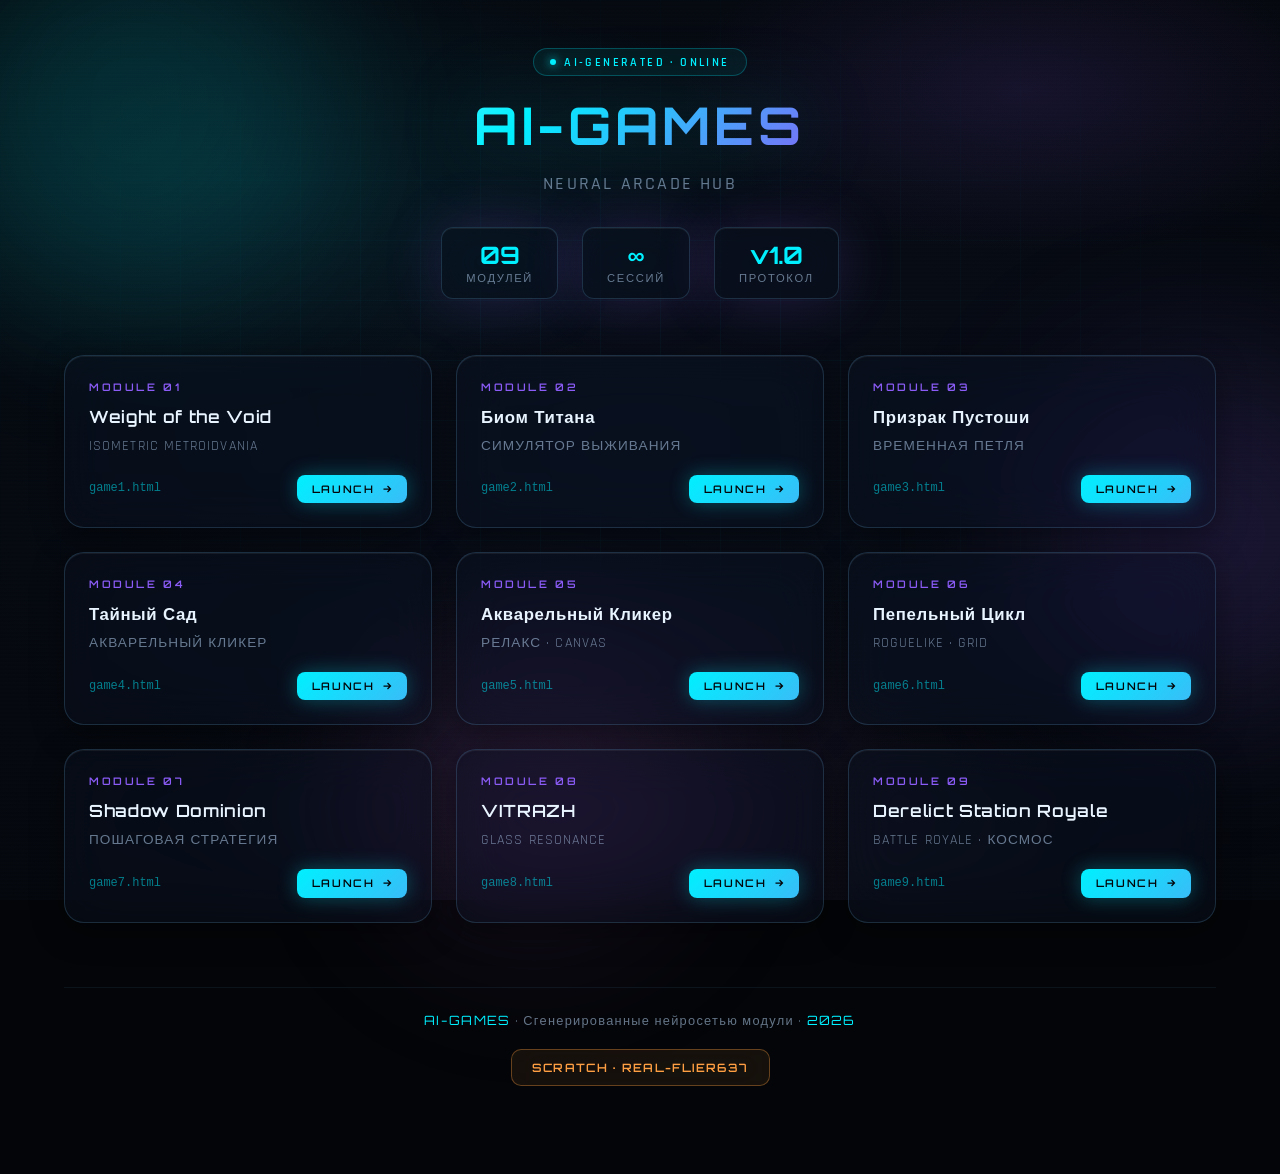
==== index.html @ 52a1d9a5 "Initial commit: add AI games files" ====
<!DOCTYPE html>
<html lang="ru">
<head>
  <meta charset="UTF-8" />
  <meta name="viewport" content="width=device-width, initial-scale=1.0" />
  <title>AI-GAMES // Neural Arcade Hub</title>
  <link rel="preconnect" href="https://fonts.googleapis.com" />
  <link rel="preconnect" href="https://fonts.gstatic.com" crossorigin />
  <link href="https://fonts.googleapis.com/css2?family=Orbitron:wght@400;600;700&family=Rajdhani:wght@400;500;600&display=swap" rel="stylesheet" />
  <style>
    :root {
      --bg-deep: #030508;
      --glass: rgba(12, 18, 32, 0.45);
      --glass-border: rgba(120, 200, 255, 0.18);
      --glass-highlight: rgba(255, 255, 255, 0.06);
      --accent-cyan: #00f0ff;
      --accent-violet: #8b5cf6;
      --accent-magenta: #e879f9;
      --text-primary: #e8f4ff;
      --text-muted: rgba(180, 210, 240, 0.55);
      --glow-cyan: 0 0 40px rgba(0, 240, 255, 0.25);
      --glow-violet: 0 0 60px rgba(139, 92, 246, 0.2);
    }

    *, *::before, *::after {
      box-sizing: border-box;
      margin: 0;
      padding: 0;
    }

    html {
      scroll-behavior: smooth;
    }

    body {
      min-height: 100vh;
      font-family: 'Rajdhani', sans-serif;
      color: var(--text-primary);
      background: var(--bg-deep);
      overflow-x: hidden;
    }

    /* Animated background */
    .bg-layer {
      position: fixed;
      inset: 0;
      z-index: 0;
      pointer-events: none;
    }

    .bg-mesh {
      position: absolute;
      inset: 0;
      background:
        radial-gradient(ellipse 80% 50% at 20% 20%, rgba(0, 240, 255, 0.08) 0%, transparent 50%),
        radial-gradient(ellipse 60% 40% at 80% 10%, rgba(139, 92, 246, 0.12) 0%, transparent 45%),
        radial-gradient(ellipse 70% 60% at 50% 90%, rgba(232, 121, 249, 0.06) 0%, transparent 50%),
        radial-gradient(ellipse 100% 100% at 50% 50%, #0a0f1a 0%, var(--bg-deep) 100%);
    }

    .bg-grid {
      position: absolute;
      inset: 0;
      background-image:
        linear-gradient(rgba(0, 240, 255, 0.03) 1px, transparent 1px),
        linear-gradient(90deg, rgba(0, 240, 255, 0.03) 1px, transparent 1px);
      background-size: 60px 60px;
      mask-image: radial-gradient(ellipse 80% 70% at 50% 40%, black 20%, transparent 75%);
    }

    .orb {
      position: absolute;
      border-radius: 50%;
      filter: blur(80px);
      animation: float 12s ease-in-out infinite;
    }

    .orb-1 {
      width: 400px;
      height: 400px;
      background: rgba(0, 240, 255, 0.12);
      top: -10%;
      left: -5%;
      animation-delay: 0s;
    }

    .orb-2 {
      width: 350px;
      height: 350px;
      background: rgba(139, 92, 246, 0.15);
      top: 40%;
      right: -8%;
      animation-delay: -4s;
    }

    .orb-3 {
      width: 300px;
      height: 300px;
      background: rgba(232, 121, 249, 0.1);
      bottom: -5%;
      left: 30%;
      animation-delay: -8s;
    }

    @keyframes float {
      0%, 100% { transform: translate(0, 0) scale(1); }
      33% { transform: translate(30px, -20px) scale(1.05); }
      66% { transform: translate(-20px, 15px) scale(0.95); }
    }

    /* Scanline overlay */
    .scanlines {
      position: fixed;
      inset: 0;
      z-index: 1;
      pointer-events: none;
      background: repeating-linear-gradient(
        0deg,
        transparent,
        transparent 2px,
        rgba(0, 0, 0, 0.03) 2px,
        rgba(0, 0, 0, 0.03) 4px
      );
      opacity: 0.4;
    }

    /* Layout */
    .wrapper {
      position: relative;
      z-index: 2;
      max-width: 1200px;
      margin: 0 auto;
      padding: 3rem 1.5rem 4rem;
    }

    /* Header */
    header {
      text-align: center;
      margin-bottom: 3.5rem;
    }

    .badge {
      display: inline-flex;
      align-items: center;
      gap: 0.5rem;
      padding: 0.35rem 1rem;
      margin-bottom: 1.25rem;
      font-size: 0.75rem;
      font-weight: 600;
      letter-spacing: 0.2em;
      text-transform: uppercase;
      color: var(--accent-cyan);
      background: rgba(0, 240, 255, 0.06);
      border: 1px solid rgba(0, 240, 255, 0.25);
      border-radius: 100px;
      backdrop-filter: blur(12px);
      -webkit-backdrop-filter: blur(12px);
    }

    .badge::before {
      content: '';
      width: 6px;
      height: 6px;
      border-radius: 50%;
      background: var(--accent-cyan);
      box-shadow: 0 0 10px var(--accent-cyan);
      animation: pulse 2s ease-in-out infinite;
    }

    @keyframes pulse {
      0%, 100% { opacity: 1; transform: scale(1); }
      50% { opacity: 0.5; transform: scale(0.85); }
    }

    h1 {
      font-family: 'Orbitron', sans-serif;
      font-size: clamp(2rem, 6vw, 3.25rem);
      font-weight: 700;
      letter-spacing: 0.08em;
      line-height: 1.15;
      background: linear-gradient(135deg, #fff 0%, var(--accent-cyan) 40%, var(--accent-violet) 70%, var(--accent-magenta) 100%);
      -webkit-background-clip: text;
      -webkit-text-fill-color: transparent;
      background-clip: text;
      text-shadow: none;
      filter: drop-shadow(var(--glow-cyan));
    }

    .subtitle {
      margin-top: 1rem;
      font-size: 1.15rem;
      font-weight: 500;
      color: var(--text-muted);
      letter-spacing: 0.12em;
      text-transform: uppercase;
    }

    .stats-bar {
      display: flex;
      justify-content: center;
      flex-wrap: wrap;
      gap: 1.5rem;
      margin-top: 2rem;
    }

    .stat {
      padding: 0.75rem 1.5rem;
      background: var(--glass);
      border: 1px solid var(--glass-border);
      border-radius: 12px;
      backdrop-filter: blur(20px) saturate(1.4);
      -webkit-backdrop-filter: blur(20px) saturate(1.4);
      box-shadow: inset 0 1px 0 var(--glass-highlight), var(--glow-violet);
    }

    .stat-value {
      font-family: 'Orbitron', sans-serif;
      font-size: 1.5rem;
      font-weight: 700;
      color: var(--accent-cyan);
    }

    .stat-label {
      font-size: 0.7rem;
      letter-spacing: 0.15em;
      text-transform: uppercase;
      color: var(--text-muted);
      margin-top: 0.15rem;
    }

    /* Game grid */
    .games-grid {
      display: grid;
      grid-template-columns: repeat(auto-fill, minmax(280px, 1fr));
      gap: 1.5rem;
    }

    .game-card {
      position: relative;
      display: flex;
      flex-direction: column;
      padding: 1.5rem;
      text-decoration: none;
      color: inherit;
      background: var(--glass);
      border: 1px solid var(--glass-border);
      border-radius: 20px;
      backdrop-filter: blur(24px) saturate(1.5);
      -webkit-backdrop-filter: blur(24px) saturate(1.5);
      box-shadow:
        inset 0 1px 0 var(--glass-highlight),
        0 8px 32px rgba(0, 0, 0, 0.4);
      overflow: hidden;
      transition: transform 0.35s cubic-bezier(0.22, 1, 0.36, 1),
                  border-color 0.35s ease,
                  box-shadow 0.35s ease;
    }

    .game-card::before {
      content: '';
      position: absolute;
      top: 0;
      left: 0;
      right: 0;
      height: 1px;
      background: linear-gradient(90deg, transparent, rgba(0, 240, 255, 0.5), transparent);
      opacity: 0;
      transition: opacity 0.35s ease;
    }

    .game-card::after {
      content: '';
      position: absolute;
      inset: 0;
      background: linear-gradient(135deg, rgba(0, 240, 255, 0.04) 0%, transparent 50%, rgba(139, 92, 246, 0.04) 100%);
      opacity: 0;
      transition: opacity 0.35s ease;
      pointer-events: none;
    }

    .game-card:hover {
      transform: translateY(-6px) scale(1.02);
      border-color: rgba(0, 240, 255, 0.35);
      box-shadow:
        inset 0 1px 0 rgba(255, 255, 255, 0.12),
        0 0 0 1px rgba(0, 240, 255, 0.1),
        var(--glow-cyan),
        0 20px 50px rgba(0, 0, 0, 0.5);
    }

    .game-card:hover::before,
    .game-card:hover::after {
      opacity: 1;
    }

    .card-index {
      font-family: 'Orbitron', sans-serif;
      font-size: 0.65rem;
      font-weight: 600;
      letter-spacing: 0.25em;
      color: var(--accent-violet);
      margin-bottom: 0.75rem;
    }

    .card-title {
      font-family: 'Orbitron', sans-serif;
      font-size: 1.05rem;
      font-weight: 600;
      line-height: 1.35;
      letter-spacing: 0.04em;
      margin-bottom: 0.5rem;
      position: relative;
      z-index: 1;
    }

    .card-genre {
      font-size: 0.85rem;
      color: var(--text-muted);
      letter-spacing: 0.08em;
      text-transform: uppercase;
      margin-bottom: 1.25rem;
      flex-grow: 1;
      position: relative;
      z-index: 1;
    }

    .card-footer {
      display: flex;
      align-items: center;
      justify-content: space-between;
      position: relative;
      z-index: 1;
    }

    .card-file {
      font-size: 0.75rem;
      color: rgba(0, 240, 255, 0.5);
      font-family: 'Courier New', monospace;
    }

    .launch-btn {
      display: inline-flex;
      align-items: center;
      gap: 0.4rem;
      padding: 0.45rem 0.9rem;
      font-family: 'Orbitron', sans-serif;
      font-size: 0.65rem;
      font-weight: 600;
      letter-spacing: 0.15em;
      text-transform: uppercase;
      color: var(--bg-deep);
      background: linear-gradient(135deg, var(--accent-cyan), #38bdf8);
      border-radius: 8px;
      box-shadow: 0 0 20px rgba(0, 240, 255, 0.3);
      transition: box-shadow 0.3s ease, transform 0.3s ease;
    }

    .game-card:hover .launch-btn {
      box-shadow: 0 0 30px rgba(0, 240, 255, 0.5);
      transform: scale(1.05);
    }

    .launch-btn svg {
      width: 12px;
      height: 12px;
    }

    /* Footer */
    footer {
      margin-top: 4rem;
      text-align: center;
      padding: 1.5rem;
      font-size: 0.8rem;
      letter-spacing: 0.1em;
      color: var(--text-muted);
      border-top: 1px solid rgba(120, 200, 255, 0.08);
    }

    footer span {
      color: var(--accent-cyan);
      font-family: 'Orbitron', sans-serif;
    }

    .scratch-link {
      display: inline-flex;
      align-items: center;
      gap: 0.5rem;
      margin-top: 1.25rem;
      padding: 0.65rem 1.25rem;
      font-family: 'Orbitron', sans-serif;
      font-size: 0.72rem;
      font-weight: 600;
      letter-spacing: 0.12em;
      text-transform: uppercase;
      text-decoration: none;
      color: #ff9f43;
      background: rgba(255, 159, 67, 0.08);
      border: 1px solid rgba(255, 159, 67, 0.35);
      border-radius: 10px;
      backdrop-filter: blur(16px);
      -webkit-backdrop-filter: blur(16px);
      transition: transform 0.2s ease, border-color 0.2s ease, box-shadow 0.2s ease;
    }

    .scratch-link:hover {
      transform: translateY(-2px);
      border-color: rgba(255, 159, 67, 0.6);
      box-shadow: 0 0 24px rgba(255, 159, 67, 0.25);
    }

    @media (max-width: 600px) {
      .wrapper {
        padding: 2rem 1rem 3rem;
      }

      .stats-bar {
        gap: 0.75rem;
      }

      .stat {
        padding: 0.6rem 1rem;
      }
    }
  </style>
</head>
<body>
  <div class="bg-layer" aria-hidden="true">
    <div class="bg-mesh"></div>
    <div class="bg-grid"></div>
    <div class="orb orb-1"></div>
    <div class="orb orb-2"></div>
    <div class="orb orb-3"></div>
  </div>
  <div class="scanlines" aria-hidden="true"></div>

  <div class="wrapper">
    <header>
      <div class="badge">AI-Generated · Online</div>
      <h1>AI-GAMES</h1>
      <p class="subtitle">Neural Arcade Hub</p>
      <div class="stats-bar">
        <div class="stat">
          <div class="stat-value">09</div>
          <div class="stat-label">Модулей</div>
        </div>
        <div class="stat">
          <div class="stat-value">∞</div>
          <div class="stat-label">Сессий</div>
        </div>
        <div class="stat">
          <div class="stat-value">v1.0</div>
          <div class="stat-label">Протокол</div>
        </div>
      </div>
    </header>

    <main class="games-grid">
      <a class="game-card" href="game1.html">
        <span class="card-index">MODULE 01</span>
        <h2 class="card-title">Weight of the Void</h2>
        <p class="card-genre">Isometric Metroidvania</p>
        <div class="card-footer">
          <span class="card-file">game1.html</span>
          <span class="launch-btn">
            Launch
            <svg viewBox="0 0 24 24" fill="none" stroke="currentColor" stroke-width="2.5"><path d="M5 12h14M13 6l6 6-6 6"/></svg>
          </span>
        </div>
      </a>

      <a class="game-card" href="game2.html">
        <span class="card-index">MODULE 02</span>
        <h2 class="card-title">Биом Титана</h2>
        <p class="card-genre">Симулятор выживания</p>
        <div class="card-footer">
          <span class="card-file">game2.html</span>
          <span class="launch-btn">
            Launch
            <svg viewBox="0 0 24 24" fill="none" stroke="currentColor" stroke-width="2.5"><path d="M5 12h14M13 6l6 6-6 6"/></svg>
          </span>
        </div>
      </a>

      <a class="game-card" href="game3.html">
        <span class="card-index">MODULE 03</span>
        <h2 class="card-title">Призрак Пустоши</h2>
        <p class="card-genre">Временная петля</p>
        <div class="card-footer">
          <span class="card-file">game3.html</span>
          <span class="launch-btn">
            Launch
            <svg viewBox="0 0 24 24" fill="none" stroke="currentColor" stroke-width="2.5"><path d="M5 12h14M13 6l6 6-6 6"/></svg>
          </span>
        </div>
      </a>

      <a class="game-card" href="game4.html">
        <span class="card-index">MODULE 04</span>
        <h2 class="card-title">Тайный Сад</h2>
        <p class="card-genre">Акварельный кликер</p>
        <div class="card-footer">
          <span class="card-file">game4.html</span>
          <span class="launch-btn">
            Launch
            <svg viewBox="0 0 24 24" fill="none" stroke="currentColor" stroke-width="2.5"><path d="M5 12h14M13 6l6 6-6 6"/></svg>
          </span>
        </div>
      </a>

      <a class="game-card" href="game5.html">
        <span class="card-index">MODULE 05</span>
        <h2 class="card-title">Акварельный Кликер</h2>
        <p class="card-genre">Релакс · Canvas</p>
        <div class="card-footer">
          <span class="card-file">game5.html</span>
          <span class="launch-btn">
            Launch
            <svg viewBox="0 0 24 24" fill="none" stroke="currentColor" stroke-width="2.5"><path d="M5 12h14M13 6l6 6-6 6"/></svg>
          </span>
        </div>
      </a>

      <a class="game-card" href="game6.html">
        <span class="card-index">MODULE 06</span>
        <h2 class="card-title">Пепельный Цикл</h2>
        <p class="card-genre">Roguelike · Grid</p>
        <div class="card-footer">
          <span class="card-file">game6.html</span>
          <span class="launch-btn">
            Launch
            <svg viewBox="0 0 24 24" fill="none" stroke="currentColor" stroke-width="2.5"><path d="M5 12h14M13 6l6 6-6 6"/></svg>
          </span>
        </div>
      </a>

      <a class="game-card" href="game7.html">
        <span class="card-index">MODULE 07</span>
        <h2 class="card-title">Shadow Dominion</h2>
        <p class="card-genre">Пошаговая стратегия</p>
        <div class="card-footer">
          <span class="card-file">game7.html</span>
          <span class="launch-btn">
            Launch
            <svg viewBox="0 0 24 24" fill="none" stroke="currentColor" stroke-width="2.5"><path d="M5 12h14M13 6l6 6-6 6"/></svg>
          </span>
        </div>
      </a>

      <a class="game-card" href="game8.html">
        <span class="card-index">MODULE 08</span>
        <h2 class="card-title">VITRAZH</h2>
        <p class="card-genre">Glass Resonance</p>
        <div class="card-footer">
          <span class="card-file">game8.html</span>
          <span class="launch-btn">
            Launch
            <svg viewBox="0 0 24 24" fill="none" stroke="currentColor" stroke-width="2.5"><path d="M5 12h14M13 6l6 6-6 6"/></svg>
          </span>
        </div>
      </a>

      <a class="game-card" href="game9.html">
        <span class="card-index">MODULE 09</span>
        <h2 class="card-title">Derelict Station Royale</h2>
        <p class="card-genre">Battle Royale · Космос</p>
        <div class="card-footer">
          <span class="card-file">game9.html</span>
          <span class="launch-btn">
            Launch
            <svg viewBox="0 0 24 24" fill="none" stroke="currentColor" stroke-width="2.5"><path d="M5 12h14M13 6l6 6-6 6"/></svg>
          </span>
        </div>
      </a>
    </main>

    <footer>
      <span>AI-GAMES</span> · Сгенерированные нейросетью модули · <span>2026</span>
      <br>
      <a class="scratch-link" href="https://scratch.mit.edu/users/REAL-FLIER637/" target="_blank" rel="noopener noreferrer">Scratch · REAL-FLIER637</a>
    </footer>
  </div>
</body>
</html>
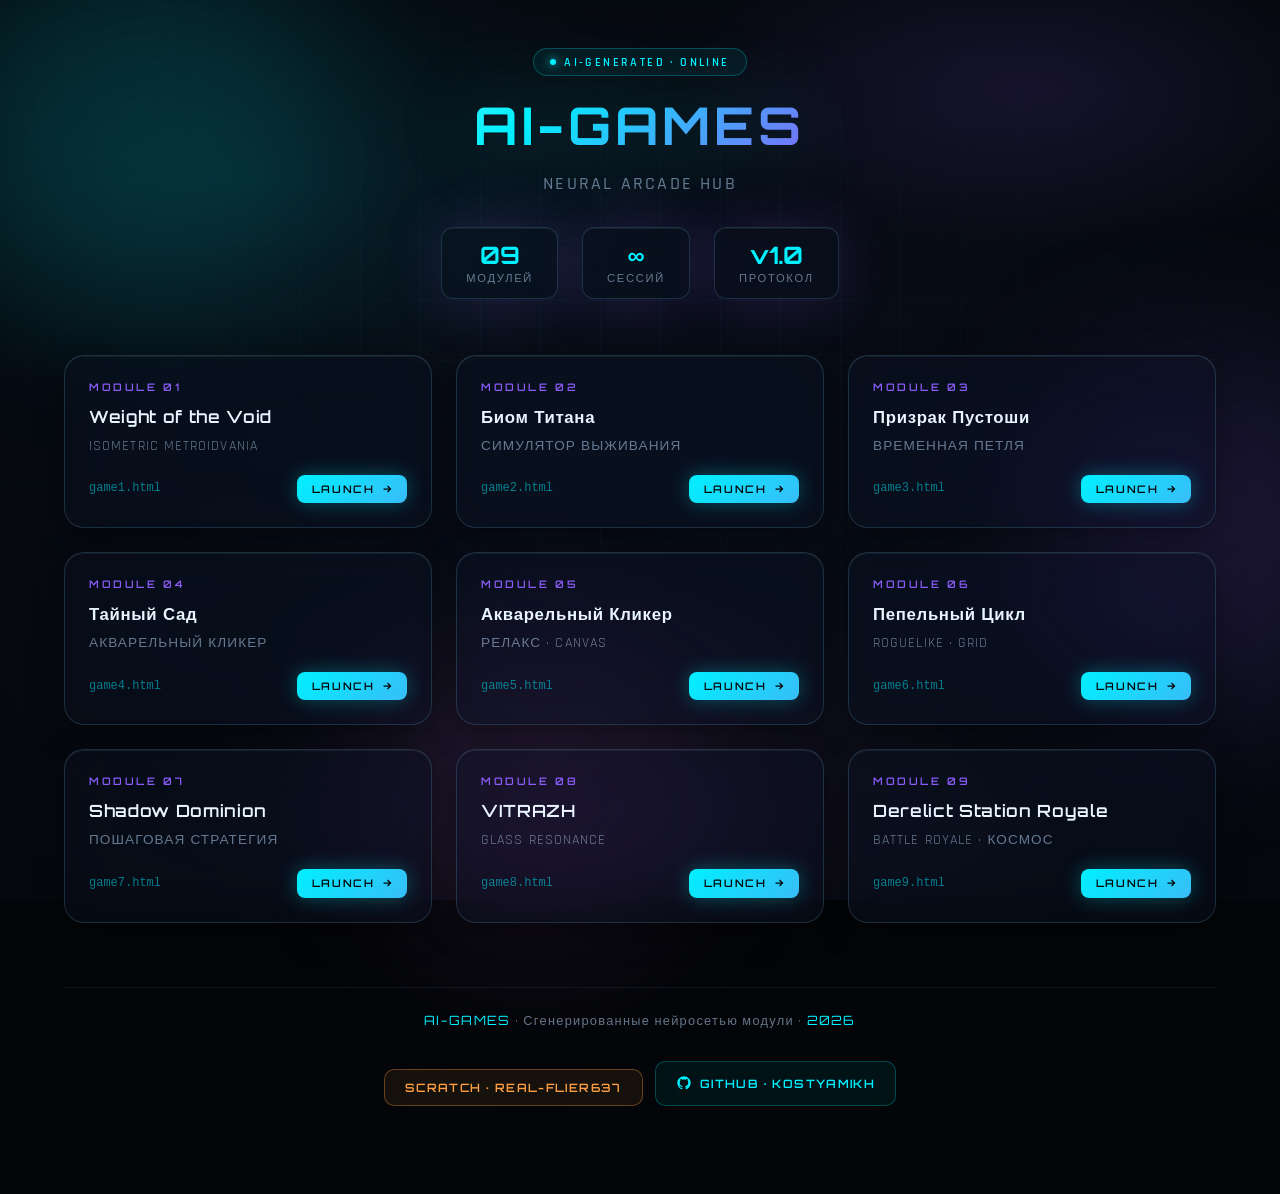
==== commit 28e36b36: "Add GitHub repo link to footer" ====
--- a/index.html
+++ b/index.html
@@ -408,6 +408,41 @@
       box-shadow: 0 0 24px rgba(255, 159, 67, 0.25);
     }
 
+    .github-link {
+      display: inline-flex;
+      align-items: center;
+      gap: 0.5rem;
+      margin-top: 0.75rem;
+      padding: 0.65rem 1.25rem;
+      font-family: 'Orbitron', sans-serif;
+      font-size: 0.72rem;
+      font-weight: 600;
+      letter-spacing: 0.12em;
+      text-transform: uppercase;
+      text-decoration: none;
+      color: var(--accent-cyan);
+      background: rgba(0, 240, 255, 0.06);
+      border: 1px solid rgba(0, 240, 255, 0.25);
+      border-radius: 10px;
+      backdrop-filter: blur(16px);
+      -webkit-backdrop-filter: blur(16px);
+      transition: transform 0.2s ease, border-color 0.2s ease, box-shadow 0.2s ease;
+    }
+
+    .github-link:hover {
+      transform: translateY(-2px);
+      border-color: rgba(0, 240, 255, 0.5);
+      box-shadow: 0 0 24px rgba(0, 240, 255, 0.2);
+    }
+
+    .footer-links {
+      display: flex;
+      justify-content: center;
+      flex-wrap: wrap;
+      gap: 0.75rem;
+      margin-top: 1.25rem;
+    }
+
     @media (max-width: 600px) {
       .wrapper {
         padding: 2rem 1rem 3rem;
@@ -575,8 +610,13 @@
 
     <footer>
       <span>AI-GAMES</span> · Сгенерированные нейросетью модули · <span>2026</span>
-      <br>
-      <a class="scratch-link" href="https://scratch.mit.edu/users/REAL-FLIER637/" target="_blank" rel="noopener noreferrer">Scratch · REAL-FLIER637</a>
+      <div class="footer-links">
+        <a class="scratch-link" href="https://scratch.mit.edu/users/REAL-FLIER637/" target="_blank" rel="noopener noreferrer">Scratch · REAL-FLIER637</a>
+        <a class="github-link" href="https://github.com/KostyaMikh/AI_Games" target="_blank" rel="noopener noreferrer">
+          <svg width="16" height="16" viewBox="0 0 24 24" fill="currentColor" aria-hidden="true"><path d="M12 2C6.477 2 2 6.477 2 12c0 4.418 2.865 8.166 6.839 9.489.5.092.682-.217.682-.482 0-.237-.009-.868-.013-1.703-2.782.604-3.369-1.34-3.369-1.34-.454-1.154-1.11-1.462-1.11-1.462-.908-.62.069-.608.069-.608 1.003.07 1.531 1.03 1.531 1.03.892 1.529 2.341 1.087 2.91.832.092-.647.35-1.088.636-1.338-2.22-.253-4.555-1.11-4.555-4.943 0-1.091.39-1.984 1.029-2.683-.103-.253-.446-1.27.098-2.647 0 0 .84-.269 2.75 1.025A9.578 9.578 0 0 1 12 6.836c.85.004 1.705.115 2.504.337 1.909-1.294 2.747-1.025 2.747-1.025.546 1.377.202 2.394.1 2.647.64.699 1.028 1.592 1.028 2.683 0 3.842-2.339 4.687-4.566 4.935.359.309.678.919.678 1.852 0 1.336-.012 2.415-.012 2.743 0 .267.18.578.688.48C19.138 20.163 22 16.418 22 12c0-5.523-4.477-10-10-10z"/></svg>
+          GitHub · KostyaMikh
+        </a>
+      </div>
     </footer>
   </div>
 </body>
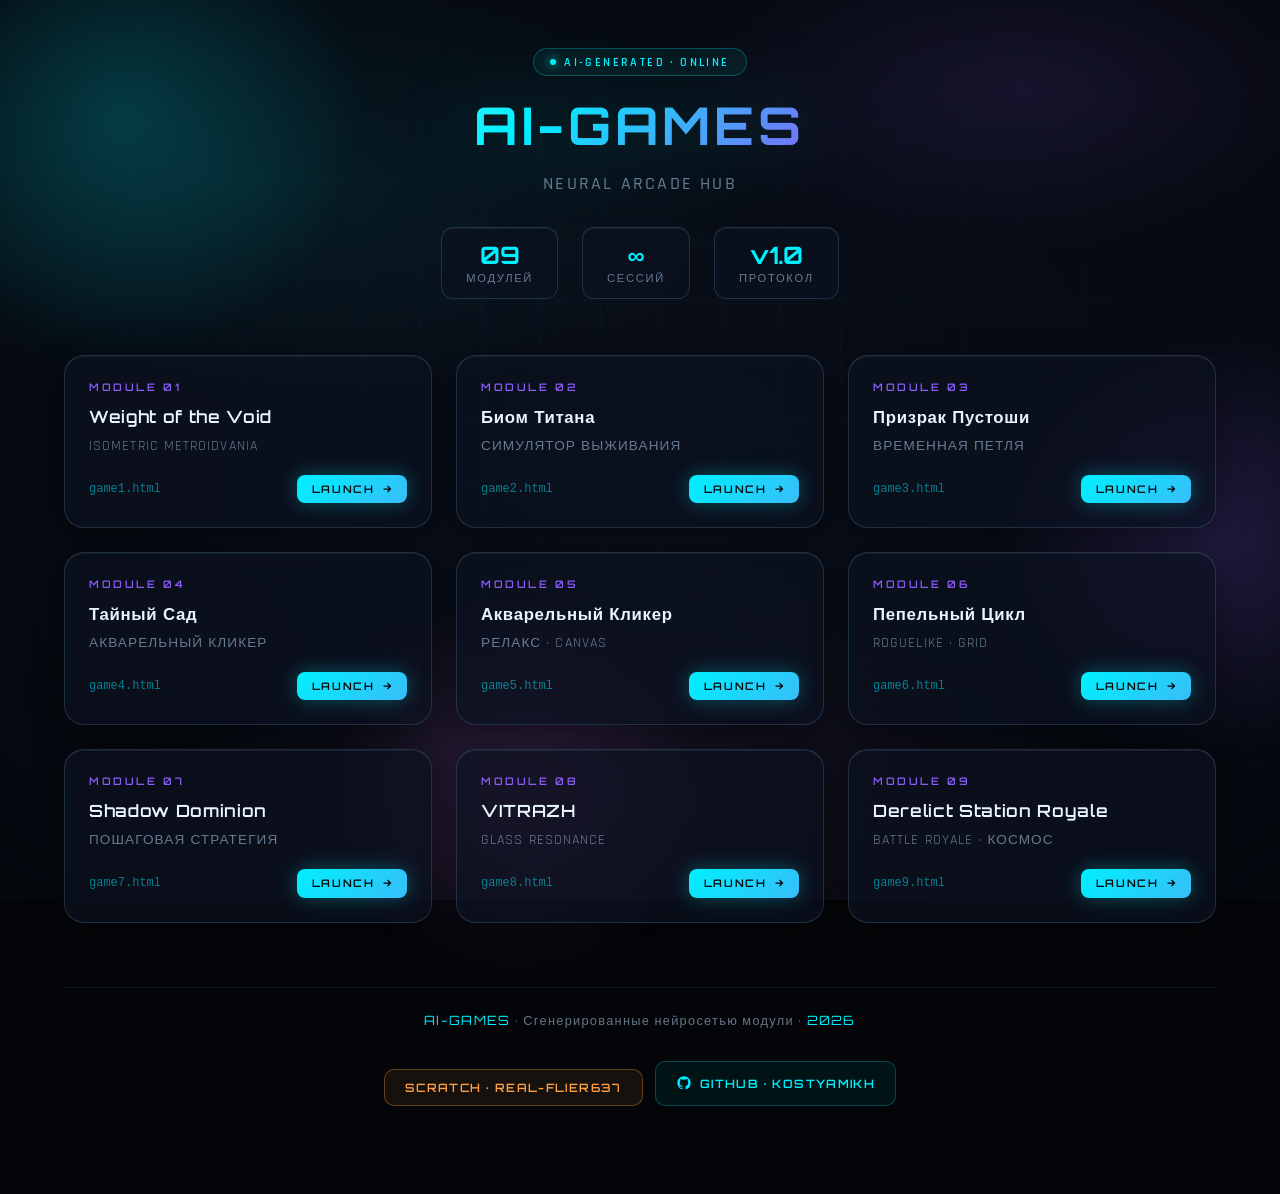
==== commit 3da8e99e: "Optimize performance: remove filter:blur on orbs, reduce backdrop-filters" ====
--- a/index.html
+++ b/index.html
@@ -71,41 +71,43 @@
     .orb {
       position: absolute;
       border-radius: 50%;
-      filter: blur(80px);
-      animation: float 12s ease-in-out infinite;
+      will-change: transform;
+      /* Use translate3d to keep animation on GPU compositor thread */
+      animation: float 16s ease-in-out infinite;
     }
 
     .orb-1 {
+      width: 500px;
+      height: 500px;
+      /* Bake the blur into the gradient instead of using filter:blur */
+      background: radial-gradient(circle, rgba(0, 240, 255, 0.18) 0%, transparent 70%);
+      top: -15%;
+      left: -10%;
+      animation-delay: 0s;
+    }
+
+    .orb-2 {
+      width: 450px;
+      height: 450px;
+      background: radial-gradient(circle, rgba(139, 92, 246, 0.2) 0%, transparent 70%);
+      top: 35%;
+      right: -12%;
+      animation-delay: -6s;
+    }
+
+    .orb-3 {
       width: 400px;
       height: 400px;
-      background: rgba(0, 240, 255, 0.12);
-      top: -10%;
-      left: -5%;
-      animation-delay: 0s;
-    }
-
-    .orb-2 {
-      width: 350px;
-      height: 350px;
-      background: rgba(139, 92, 246, 0.15);
-      top: 40%;
-      right: -8%;
-      animation-delay: -4s;
-    }
-
-    .orb-3 {
-      width: 300px;
-      height: 300px;
-      background: rgba(232, 121, 249, 0.1);
-      bottom: -5%;
-      left: 30%;
-      animation-delay: -8s;
+      background: radial-gradient(circle, rgba(232, 121, 249, 0.14) 0%, transparent 70%);
+      bottom: -10%;
+      left: 25%;
+      animation-delay: -11s;
     }
 
     @keyframes float {
-      0%, 100% { transform: translate(0, 0) scale(1); }
-      33% { transform: translate(30px, -20px) scale(1.05); }
-      66% { transform: translate(-20px, 15px) scale(0.95); }
+      0%, 100% { transform: translate3d(0, 0, 0); }
+      33% { transform: translate3d(25px, -18px, 0); }
+      66% { transform: translate3d(-18px, 12px, 0); }
     }
 
     /* Scanline overlay */
@@ -153,8 +155,6 @@
       background: rgba(0, 240, 255, 0.06);
       border: 1px solid rgba(0, 240, 255, 0.25);
       border-radius: 100px;
-      backdrop-filter: blur(12px);
-      -webkit-backdrop-filter: blur(12px);
     }
 
     .badge::before {
@@ -205,12 +205,12 @@
 
     .stat {
       padding: 0.75rem 1.5rem;
-      background: var(--glass);
+      background: rgba(12, 18, 32, 0.7);
       border: 1px solid var(--glass-border);
       border-radius: 12px;
-      backdrop-filter: blur(20px) saturate(1.4);
-      -webkit-backdrop-filter: blur(20px) saturate(1.4);
-      box-shadow: inset 0 1px 0 var(--glass-highlight), var(--glow-violet);
+      backdrop-filter: blur(8px);
+      -webkit-backdrop-filter: blur(8px);
+      box-shadow: inset 0 1px 0 var(--glass-highlight);
     }
 
     .stat-value {
@@ -242,11 +242,9 @@
       padding: 1.5rem;
       text-decoration: none;
       color: inherit;
-      background: var(--glass);
+      background: rgba(12, 18, 32, 0.7);
       border: 1px solid var(--glass-border);
       border-radius: 20px;
-      backdrop-filter: blur(24px) saturate(1.5);
-      -webkit-backdrop-filter: blur(24px) saturate(1.5);
       box-shadow:
         inset 0 1px 0 var(--glass-highlight),
         0 8px 32px rgba(0, 0, 0, 0.4);
@@ -397,8 +395,6 @@
       background: rgba(255, 159, 67, 0.08);
       border: 1px solid rgba(255, 159, 67, 0.35);
       border-radius: 10px;
-      backdrop-filter: blur(16px);
-      -webkit-backdrop-filter: blur(16px);
       transition: transform 0.2s ease, border-color 0.2s ease, box-shadow 0.2s ease;
     }
 
@@ -424,8 +420,6 @@
       background: rgba(0, 240, 255, 0.06);
       border: 1px solid rgba(0, 240, 255, 0.25);
       border-radius: 10px;
-      backdrop-filter: blur(16px);
-      -webkit-backdrop-filter: blur(16px);
       transition: transform 0.2s ease, border-color 0.2s ease, box-shadow 0.2s ease;
     }
 
